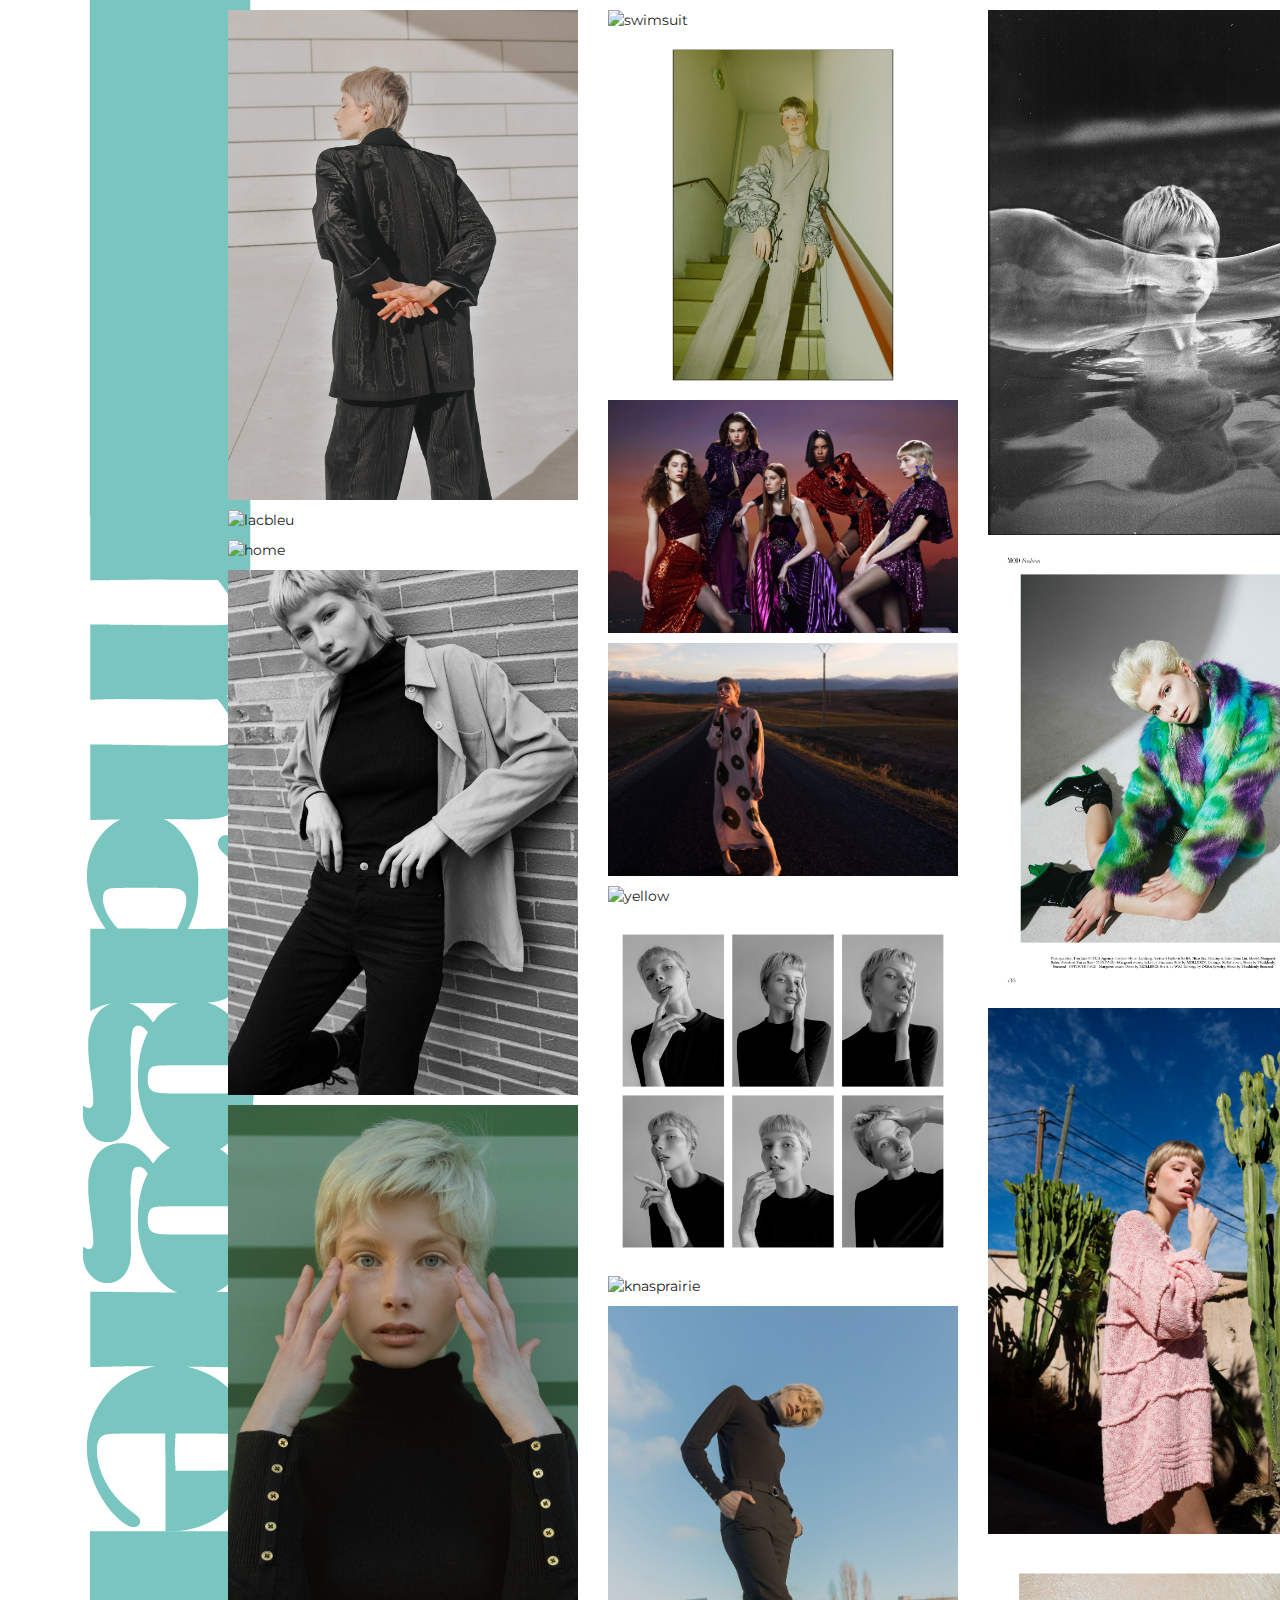
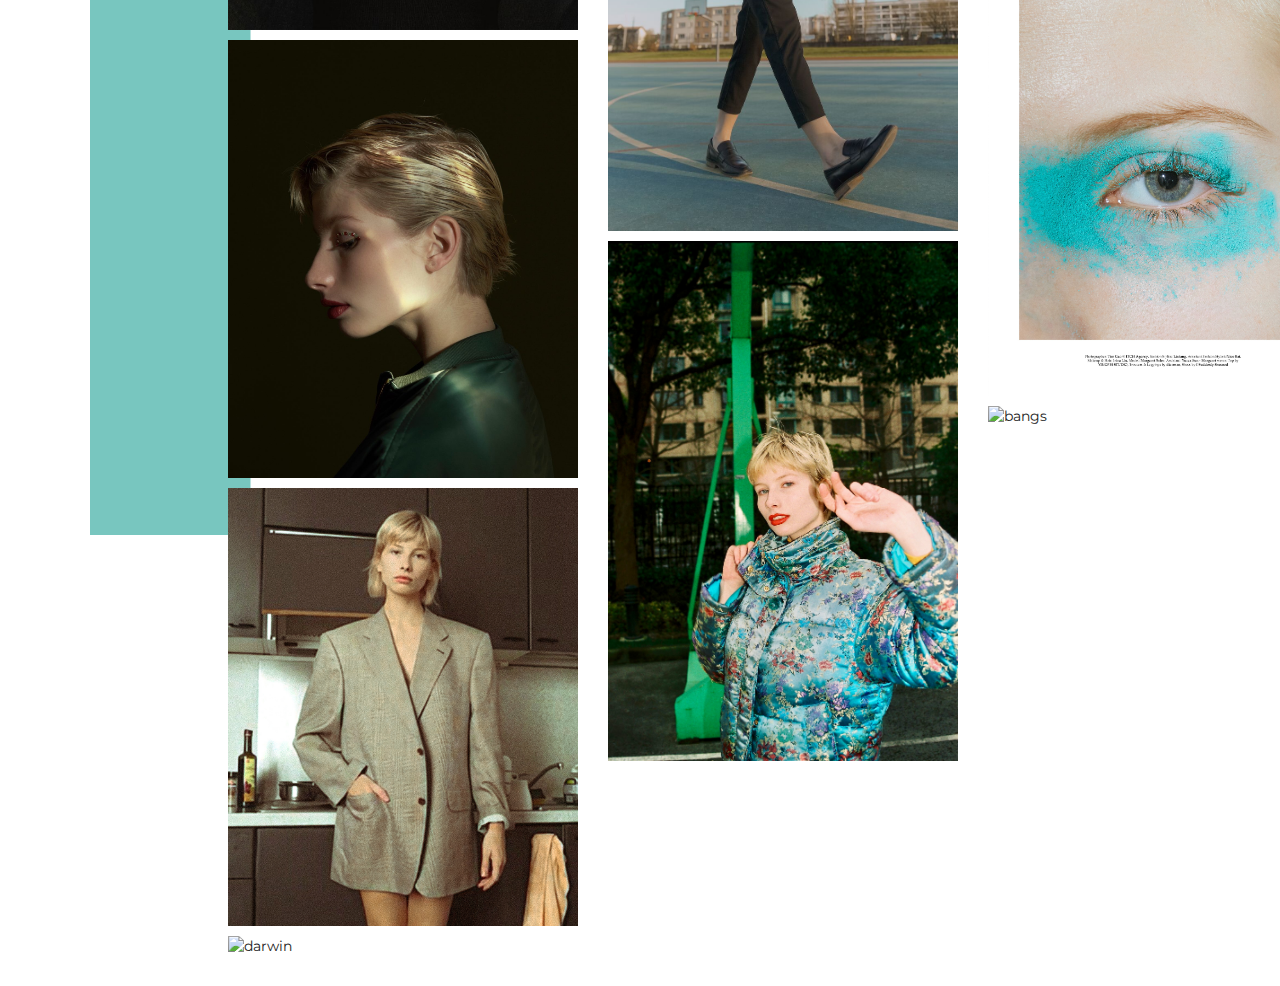
==== index.html @ 16e1bd03 "Update index.html" ====
<!DOCTYPE html>
<html lang="en">

<head>

  <meta charset="utf-8">
  <meta name="viewport" content="width=device-width, initial-scale=1, shrink-to-fit=no">
  <meta name="description" content="">
  <meta name="author" content="">

  <title>MAgGiE</title>

  <!-- Bootstrap core CSS -->
  <link href="vendor/bootstrap/css/bootstrap.min.css" rel="stylesheet">

  <!-- Custom styles for this template -->
  <link href="css/simple-sidebar.css" rel="stylesheet">

  <!-- Add-in-->
   <!-- Bootstrap (CSS) -->
   <link rel="stylesheet" type="text/css"  href="css/bootstrap.css">

   <!-- Stylesheet for CSS -->
   <link rel="stylesheet" type="text/css"  href="css/style.css">
   <link href="https://fonts.googleapis.com/css?family=Montserrat:400,700" rel="stylesheet">
   <link href="https://fonts.googleapis.com/css?family=Roboto:300,400,500,700,900" rel="stylesheet">

   <script type="text/javascript" src="js/bootstrap.js"></script> 

   <script>
       window.addEventListener('scroll', function(e) {
 
       const target = document.querySelectorAll('.scroll');
 
       var index = 0, length = target.length;
       for (index; index < length; index++) {
           var pos = window.pageYOffset * target[index].dataset.rate;
 
           if(target[index].dataset.direction === 'vertical') {
               target[index].style.transform = 'translate3d(0px,'+pos+'px, 0px)';
           } else {
               var posX = window.pageYOffset * target[index].dataset.ratex;
               var posY = window.pageYOffset * target[index].dataset.ratey;
               
               target[index].style.transform = 'translate3d('+posX+'px, '+posY+'px, 0px)';
           }
       }
       });
     </script>

</head>

<body>

  

  <div class="d-flex" id="wrapper">

    <main role="main" class="flex-shrink-0"></main>

    <!-- Sidebar -->
      <div class="col col-lg-2">
        <img src="img/1x/Fichier1.png">
          
       
    </div>
    <!-- /#sidebar-wrapper -->

    <!-- Page Content -->
    <div id="page-content-wrapper">

      <!-- Add-in-->

      <div class="container">
        <div class="row">
            
        
          <!-- Column one -->
          <div data-rate="-3" data-direction="vertical" class="scroll col-sm-6 col-md-4">
  
  
            <div class="lorem">
              <div class="portfolio-item">
                <div class="hover-bg" ><a href="img/portfolio/10Nos_imprudences (35 sur 173).jpg" title="imprudences" data-lightbox-gallery="gallery1">
                  <div class="hover-text">
                    <div class="overlay-caption">
                      <div class="overlay-content">
                        
                      </div>
                    </div>
                  </div>
                  <img src="img/portfolio/10Nos_imprudences (35 sur 173).jpg" class="img-responsive" alt="imprudences"> </a> </div>
              </div>
            </div>
  
            <div class="lorem">
              <div class="portfolio-item">
                <div class="hover-bg"> <a href="img/portfolio/Fang356.jpg" title="lacbleu" data-lightbox-gallery="gallery1">
                  <div class="hover-text">
                    <div class="overlay-caption">
                      <div class="overlay-content">
                        
                      </div>
                    </div>
                  </div>
                  <img src="img/portfolio/Fang356.jpg" class="img-responsive" alt="lacbleu"> </a> </div>
              </div>
            </div>
  
            <div class="dolor">
              <div class="portfolio-item">
                <div class="hover-bg"> <a href="img/portfolio/novembre525.jpg" title="home" data-lightbox-gallery="gallery1">
                  <div class="hover-text">
                    <div class="overlay-caption">
                      <div class="overlay-content">
                        
                      </div>
                    </div>
                  </div>
                  <img src="img/portfolio/novembre525.jpg" class="img-responsive" alt="home"> </a> </div>
              </div>
            </div>
  
            <div class="adipiscing">
              <div class="portfolio-item">
                <div class="hover-bg"> <a href="img/portfolio/DSC01506.jpg" title="tonyzhou" data-lightbox-gallery="gallery1">
                  <div class="hover-text">
                    <div class="overlay-caption">
                      <div class="overlay-content">
            
                      </div>
                    </div>
                  </div>
                  <img src="img/portfolio/DSC01506.jpg" class="img-responsive" alt="tonyzhou"> </a> </div>
              </div>
            </div>
  
            <div class="lorem">
              <div class="portfolio-item">
                <div class="hover-bg"> <a href="img/portfolio/_F4A2961 copie_preview - Copie.jpeg" title="brokenneck" data-lightbox-gallery="gallery1">
                  <div class="hover-text">
                    <div class="overlay-caption">
                      <div class="overlay-content">
                        
                      </div>
                    </div>
                  </div>
                  <img src="img/portfolio/_F4A2961 copie_preview - Copie.jpeg" class="img-responsive" alt="brokenneck"> </a> </div>
              </div>
            </div>
  
            <div class="dolor">
              <div class="portfolio-item">
                <div class="hover-bg"> <a href="img/portfolio/95676c5f4d003c54c59fb0c2c4069068.jpg" title="ines" data-lightbox-gallery="gallery1">
                  <div class="hover-text">
                    <div class="overlay-caption">
                      <div class="overlay-content">
                        
                      </div>
                    </div>
                  </div>
                  <img src="img/portfolio/95676c5f4d003c54c59fb0c2c4069068.jpg" class="img-responsive" alt="ines"> </a> </div>
              </div>
            </div>
  
            <div class="lorem">
              <div class="portfolio-item">
                <div class="hover-bg"> <a href="img/portfolio/IMG_7901.jpeg" title="bahersuit" data-lightbox-gallery="gallery1">
                  <div class="hover-text">
                    <div class="overlay-caption">
                      <div class="overlay-content">
                        
                      </div>
                    </div>
                  </div>
                  <img src="img/portfolio/IMG_7901.jpeg" class="img-responsive" alt="bahersuit"> </a> </div>
              </div>
            </div>

            <div class="lorem">
              <div class="portfolio-item">
                <div class="hover-bg"> <a href="img/portfolio/_Y1A3654.jpg" title="darwin" data-lightbox-gallery="gallery1">
                  <div class="hover-text">
                    <div class="overlay-caption">
                      <div class="overlay-content">
                        
                      </div>
                    </div>
                  </div>
                  <img src="img/portfolio/_Y1A3654.jpg" class="img-responsive" alt="darwin"> </a> </div>
              </div>
            </div>
  
          </div>
  
          <!-- Column two -->
          <div data-rate="-2" data-direction="vertical" class="scroll col-sm-6 col-md-4">
            
            <div data-rate="-2" data-direction="vertical" class="adipiscing">
              <div class="portfolio-item">
                <div class="hover-bg"> <a href="img/portfolio/14102018-_Y1A1054.jpg" title="swimsuit" data-lightbox-gallery="gallery1">
                  <div class="hover-text">
                    <div class="overlay-caption">
                      <div class="overlay-content">
                        
                      </div>
                    </div>
                  </div>
                  <img src="img/portfolio/14102018-_Y1A1054.jpg" class="img-responsive" alt="swimsuit"> </a> </div>
              </div>
            </div>
  
            <div data-rate="-1" data-direction="vertical" class="adipiscing">
              <div class="portfolio-item">
                <div class="hover-bg"> <a href="img/portfolio/Maggiefang5.jpg" title="fangstairs" data-lightbox-gallery="gallery1">
                  <div class="hover-text">
                    <div class="overlay-caption">
                      <div class="overlay-content">
                        
                      </div>
                    </div>
                  </div>
                  <img src="img/portfolio/Maggiefang5.jpg" class="img-responsive" alt="fangstairs"> </a> </div>
              </div>
            </div>
  
            <div data-rate="-3" data-direction="vertical" class="dolor">
              <div class="portfolio-item">
                <div class="hover-bg"> <a href="img/portfolio/RS-0316.jpg" title="raisavanessa" data-lightbox-gallery="gallery1">
                  <div class="hover-text">
                    <div class="overlay-caption">
                      <div class="overlay-content">
                        
                      </div>
                    </div>
                  </div>
                  <img src="img/portfolio/RS-0316.jpg" class="img-responsive" alt="raisavanessa"> </a> </div>
              </div>
            </div>
  
            <div data-rate="-3" data-direction="vertical" class="adipiscing">
              <div class="portfolio-item">
                <div class="hover-bg"> <a href="img/portfolio/F160vc-PoloGarat-testneutre-DSC_3290.jpg" title="vdevinsterroad" data-lightbox-gallery="gallery1">
                  <div class="hover-text">
                    <div class="overlay-caption">
                      <div class="overlay-content">
                        
                      </div>
                    </div>
                  </div>
                  <img src="img/portfolio/F160vc-PoloGarat-testneutre-DSC_3290.jpg" class="img-responsive" alt="vdevinsterroad"> </a> </div>
              </div>
            </div>
  
            <div data-rate="-1" data-direction="vertical" class="adipiscing">
              <div class="portfolio-item">
                <div class="hover-bg"> <a href="img/portfolio/yellow2.jpg" title="yellow" data-lightbox-gallery="gallery1">
                  <div class="hover-text">
                    <div class="overlay-caption">
                      <div class="overlay-content">
                        
                      </div>
                    </div>
                  </div>
                  <img src="img/portfolio/yellow2.jpg" class="img-responsive" alt="yellow"> </a> </div>
              </div>
            </div>
  
            <div data-rate="-1" data-direction="vertical" class="lorem">
              <div class="portfolio-item">
                <div class="hover-bg"> <a href="img/portfolio/Sans titre-1.jpg" title="knasbw" data-lightbox-gallery="gallery1">
                  <div class="hover-text">
                    <div class="overlay-caption">
                      <div class="overlay-content">
                        
                      </div>
                    </div>
                  </div>
                  <img src="img/portfolio/Sans titre-1.jpg" class="img-responsive" alt="knasbw"> </a> </div>
              </div>
            </div>

            <div data-rate="-1" data-direction="vertical" class="lorem">
              <div class="portfolio-item">
                <div class="hover-bg"> <a href="img/portfolio/10062017-_F4A9757.jpg" title="knasprairie" data-lightbox-gallery="gallery1">
                  <div class="hover-text">
                    <div class="overlay-caption">
                      <div class="overlay-content">
                        
                      </div>
                    </div>
                  </div>
                  <img src="img/portfolio/10062017-_F4A9757.jpg" class="img-responsive" alt="knasprairie"> </a> </div>
              </div>
            </div>

            <div data-rate="-1" data-direction="vertical" class="lorem">
              <div class="portfolio-item">
                <div class="hover-bg"> <a href="img/portfolio/_F4A2937 copie-3_preview.jpeg" title="basket" data-lightbox-gallery="gallery1">
                  <div class="hover-text">
                    <div class="overlay-caption">
                      <div class="overlay-content">
                        
                      </div>
                    </div>
                  </div>
                  <img src="img/portfolio/_F4A2937 copie-3_preview.jpeg" class="img-responsive" alt="basket"> </a> </div>
              </div>
            </div>

            <div data-rate="-1" data-direction="vertical" class="lorem">
              <div class="portfolio-item">
                <div class="hover-bg"> <a href="img/portfolio/fullsizeoutput_3b10.jpeg" title="del" data-lightbox-gallery="gallery1">
                  <div class="hover-text">
                    <div class="overlay-caption">
                      <div class="overlay-content">
                        
                      </div>
                    </div>
                  </div>
                  <img src="img/portfolio/fullsizeoutput_3b10.jpeg" class="img-responsive" alt="del"> </a> </div>
              </div>
            </div>
  
          </div>
  
          <!-- Column three -->
  
          <div data-rate="-1" data-direction="vertical" class="scroll col-sm-6 col-md-4">
            
            <div class="lorem">
              <div class="portfolio-item">
                <div class="hover-bg"> <a href="img/portfolio/Maggie 119 copie.jpg" title="bwkodak" data-lightbox-gallery="gallery1">
                  <div class="hover-text">
                    <div class="overlay-caption">
                      <div class="overlay-content">
                        
                      </div>
                    </div>
                  </div>
                  <img src="img/portfolio/Maggie 119 copie.jpg" class="img-responsive" alt="bwkodak"> </a> </div>
              </div>
            </div>
  
              <div class="lorem">
                <div class="portfolio-item">
                  <div class="hover-bg"> <a href="img/portfolio/85333335b4bbaede3ba9b48a914b00b5.jpg" title="modfur" data-lightbox-gallery="gallery1">
                    <div class="hover-text">
                      <div class="overlay-caption">
                        <div class="overlay-content">
                          
                        </div>
                      </div>
                    </div>
                    <img src="img/portfolio/85333335b4bbaede3ba9b48a914b00b5.jpg" class="img-responsive" alt="modfur"> </a> </div>
                </div>
              </div>
  
              <div data-rate="-2" data-direction="vertical" class="adipiscing">
                  <div class="portfolio-item">
                    <div class="hover-bg"> <a href="img/portfolio/FucKodak-pologarat-testneutre-DSC_2461.jpg" title="vdevinstercactus" data-lightbox-gallery="gallery1">
                      <div class="hover-text">
                        <div class="overlay-caption">
                          <div class="overlay-content">
                            
                          </div>
                        </div>
                      </div>
                      <img src="img/portfolio/FucKodak-pologarat-testneutre-DSC_2461.jpg" class="img-responsive" alt="vdevinstercactus"> </a> </div>
                  </div>
              </div>
  
              <div data-rate="-3" data-direction="vertical" class="dolor">
                  <div class="portfolio-item">
                    <div class="hover-bg"> <a href="img/portfolio/e1f855d924279a19cb8ebabc3b115339.jpg" title="timgao" data-lightbox-gallery="gallery1">
                      <div class="hover-text">
                        <div class="overlay-caption">
                          <div class="overlay-content">
                            
                          </div>
                        </div>
                      </div>
                      <img src="img/portfolio/e1f855d924279a19cb8ebabc3b115339.jpg" class="img-responsive" alt="timgao"> </a> </div>
                  </div>
                </div>
  
                <div data-rate="-1" data-direction="vertical" class="adipiscing">
                  <div class="portfolio-item">
                    <div class="hover-bg"> <a href="img/portfolio/CF4A1419.jpg" title="bangs" data-lightbox-gallery="gallery1">
                      <div class="hover-text">
                        <div class="overlay-caption">
                          <div class="overlay-content">
                            
                          </div>
                        </div>
                      </div>
                      <img src="img/portfolio/CF4A1419.jpg" class="img-responsive" alt="bangs"> </a> </div>
                  </div>
                </div>
            
          </div>
        </div>
      </div>

    </main>

      <footer class="footer mt-auto py-3">
        <div class="container">
          
        </div>
      </footer>



     
    <!-- /#page-content-wrapper -->

  </div>
  <!-- /#wrapper -->

  <!-- Bootstrap core JavaScript -->
  <script src="vendor/jquery/jquery.min.js"></script>
  <script src="vendor/bootstrap/js/bootstrap.bundle.min.js"></script>

  <!-- Menu Toggle Script -->
  <script>
    $("#menu-toggle").click(function(e) {
      e.preventDefault();
      $("#wrapper").toggleClass("toggled");
    });
  </script>

</body>

</html>
---- css/simple-sidebar.css ----
/*!
 * Start Bootstrap - Simple Sidebar (https://startbootstrap.com/template/simple-sidebar)
 * Copyright 2013-2020 Start Bootstrap
 * Licensed under MIT (https://github.com/StartBootstrap/startbootstrap-simple-sidebar/blob/master/LICENSE)
 */

 #wrapper {
    overflow-x: hidden;
    
 }

#sidebar-wrapper {
  min-height: 100vh;
  margin-left: -15rem;
  -webkit-transition: margin .25s ease-out;
  -moz-transition: margin .25s ease-out;
  -o-transition: margin .25s ease-out;
  transition: margin .25s ease-out;
  background-color: hotpink;
  
}

#sidebar-wrapper .sidebar-heading {
  padding: 0.875rem 1.25rem;
  font-size: 1.2rem;
  
}

#sidebar-wrapper .list-group {
  width: 15rem;
  background-color: hotpink;
}

#page-content-wrapper {
  min-width: 100vw;
  
}

#wrapper.toggled #sidebar-wrapper {
  margin-left: 0;
}

@media (min-width: 768px) {
  #sidebar-wrapper {
    margin-left: 0;
  }

  #page-content-wrapper {
    min-width: 0;
    width: 100%;
  }

  #wrapper.toggled #sidebar-wrapper {
    margin-left: -15rem;
  }
}
---- css/style.css ----
body, html {
	font-family: 'Montserrat', sans-serif;
	text-rendering: optimizeLegibility !important;
	-webkit-font-smoothing: antialiased !important;
	color: #555;
	font-weight: 400;
	width: 100% !important;
	height: 100% !important;
}
h1 {
	color: #333;
	font-size: 64px;
	font-weight: 800;
	margin-top: 0;
	text-transform: uppercase;
	margin-bottom: 10px;
}
h2 {
	margin: 0 0 20px 0;
	font-weight: 700;
	font-size: 42px;
	color: #333;
	text-transform: uppercase;
}
h3 {
	font-size: 18px;
	text-transform: uppercase;
	margin-bottom: 20px;
}
h4 {
	font-size: 14px;
	letter-spacing: 1px;
	margin-bottom: 20px;
	text-transform: uppercase;
}
h5 {
	text-transform: uppercase;
	font-weight: 700;
	line-height: 20px;
}
p {
	font-family: 'Roboto', sans-serif;
	font-size: 15px;
	font-weight: 400;
	color: #888;
}
p.intro {
	margin: 12px 0 0;
	line-height: 24px;
}
a {
	color: #222;
}
a:hover, a:focus {
	text-decoration: none;
	color: #000;
}
ul, ol {
	list-style: none;
}
ul, ol {
	padding: 0;
	webkit-padding: 0;
	moz-padding: 0;
}
hr {
	height: 6px;
	width: 70px;
	position: relative;
	background: #444;
	margin-bottom: 20px;
	margin-left: 0;
	border: 0;
}
.btn:active, .btn.active {
	background-image: none;
	outline: 0;
	-webkit-box-shadow: none;
	box-shadow: none;
}
a:focus, .btn:focus, .btn:active:focus, .btn.active:focus, .btn.focus, .btn:active.focus, .btn.active.focus {
	outline: none;
	outline-offset: none;
}
.section-title {
	margin-bottom: 50px;
}
.btn-custom {
	font-family: 'Montserrat', sans-serif;
	text-transform: uppercase;
	color: #444;
	background-color: transparent;
	border: 2px solid #444;
	padding: 14px 20px;
	margin: 0;
	font-size: 14px;
	border-radius: 0;
	margin-top: 20px;
	margin-right: 30px;
	transition: all 0.5s;
}
.btn-custom:hover, .btn-custom:focus, .btn-custom.focus, .btn-custom:active, .btn-custom.active {
	color: #eee;
	background-color: #444;
}

}
/* Portfolio Section */
#portfolio {
	padding: 40px 0 100px 0;
}
.categories {
	margin-bottom: 80px;
}
ul.cat li {
	display: inline-block;
}
ol.type li {
	display: inline-block;
	margin-right: 20px;
}
ol.type li a {
	font-family: 'Montserrat', sans-serif;
	color: #444;
	font-size: 14px;
	padding: 10px 20px;
	border: 2px solid #444;
	border-radius: 0;
	text-transform: uppercase;
}
ol.type li a.active {
	background: #444;
	color: #eee;
}
ol.type li a:hover {
	background: #E0004D;
	color: #eee;
}
.isotope-item {
	z-index: 2
}
.isotope-hidden.isotope-item {
	z-index: 1
}
.isotope, .isotope .isotope-item {
	/* change duration value to whatever you like */
	-webkit-transition-duration: 0.8s;
	-moz-transition-duration: 0.8s;
	transition-duration: 0.8s;
}
.isotope-item {
	margin-right: -1px;
	-webkit-backface-visibility: hidden;
	backface-visibility: hidden;
	padding: 0 10px;
}
.isotope {
	-webkit-backface-visibility: hidden;
	backface-visibility: hidden;
	-webkit-transition-property: height, width;
	-moz-transition-property: height, width;
	transition-property: height, width;
}
.isotope .isotope-item {
	-webkit-backface-visibility: hidden;
	backface-visibility: hidden;
	-webkit-transition-property: -webkit-transform, opacity;
	-moz-transition-property: -moz-transform, opacity;
	transition-property: transform, opacity;
}
.portfolio-item {
	margin: 10px 0;
	-webkit-transition: all 0.5s ease-out;
	-moz-transition: all 0.5s ease-out;
	-ms-transition: all 0.5s ease-out;
	-o-transition: all 0.5s ease-out;
	transition: all 0.5s ease-out;
}
.portfolio-item .hover-bg {
	overflow: hidden;
	position: relative;
}
.hover-bg .hover-text {
	position: absolute;
	text-align: center;
	margin: 0 auto;
	color: #E0004D;
	background: rgba(255, 255, 255, 0.75);
	height: 100%;
	width: 100%;
	opacity: 0;
	transition: all 0.5s;
}
.hover-bg .hover-text .overlay-caption {
	display: table;
	height: 100%;
	width: 100%;
}
.hover-bg .hover-text .overlay-caption .overlay-content {
	display: table-cell;
	vertical-align: middle;
}
.hover-bg:hover .hover-text {
	opacity: 1;
}

/* Footer Section*/
#footer {
	background: #262626;
	padding: 50px 0 20px 0;
}
#footer p {
	font-size: 15px;
	color: #666;
}
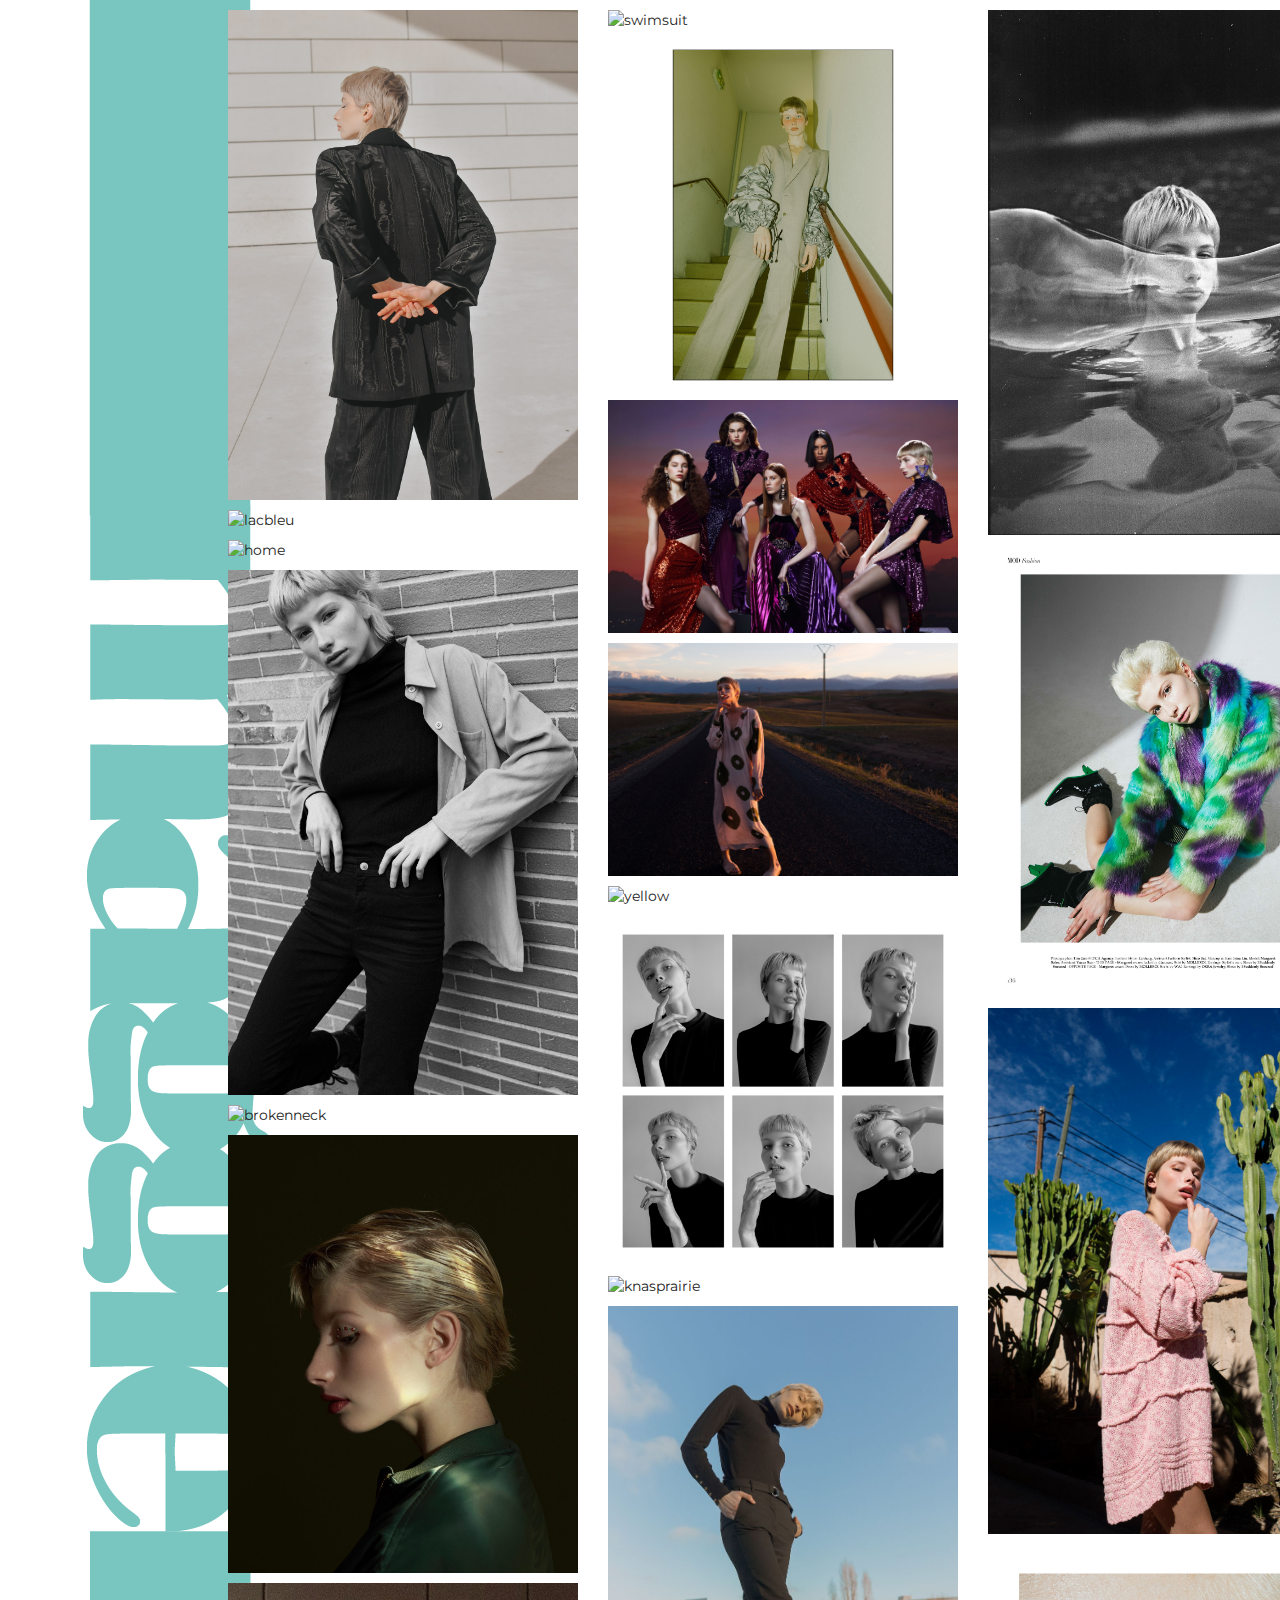
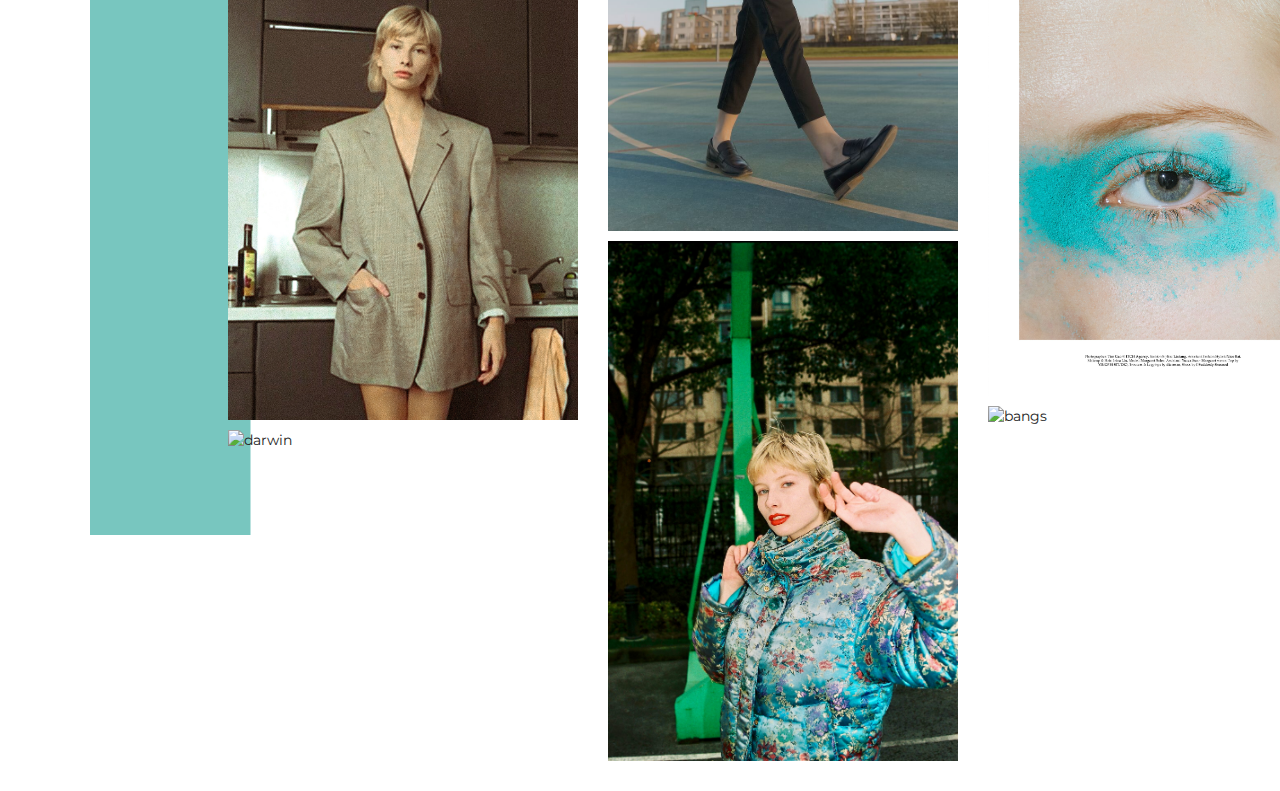
==== commit 99c5a169: "remove underscore" ====
--- a/index.html
+++ b/index.html
@@ -137,15 +137,15 @@
   
             <div class="lorem">
               <div class="portfolio-item">
-                <div class="hover-bg"> <a href="img/portfolio/_F4A2961 copie_preview - Copie.jpeg" title="brokenneck" data-lightbox-gallery="gallery1">
-                  <div class="hover-text">
-                    <div class="overlay-caption">
-                      <div class="overlay-content">
-                        
-                      </div>
-                    </div>
-                  </div>
-                  <img src="img/portfolio/_F4A2961 copie_preview - Copie.jpeg" class="img-responsive" alt="brokenneck"> </a> </div>
+                <div class="hover-bg"> <a href="img/portfolio/F4A2961 copie_preview - Copie.jpeg" title="neck" data-lightbox-gallery="gallery1">
+                  <div class="hover-text">
+                    <div class="overlay-caption">
+                      <div class="overlay-content">
+                        
+                      </div>
+                    </div>
+                  </div>
+                  <img src="img/portfolio/F4A2961 copie_preview - Copie.jpeg" class="img-responsive" alt="brokenneck"> </a> </div>
               </div>
             </div>
   
@@ -179,15 +179,15 @@
 
             <div class="lorem">
               <div class="portfolio-item">
-                <div class="hover-bg"> <a href="img/portfolio/_Y1A3654.jpg" title="darwin" data-lightbox-gallery="gallery1">
-                  <div class="hover-text">
-                    <div class="overlay-caption">
-                      <div class="overlay-content">
-                        
-                      </div>
-                    </div>
-                  </div>
-                  <img src="img/portfolio/_Y1A3654.jpg" class="img-responsive" alt="darwin"> </a> </div>
+                <div class="hover-bg"> <a href="img/portfolio/Y1A3654.jpg" title="darwin" data-lightbox-gallery="gallery1">
+                  <div class="hover-text">
+                    <div class="overlay-caption">
+                      <div class="overlay-content">
+                        
+                      </div>
+                    </div>
+                  </div>
+                  <img src="img/portfolio/Y1A3654.jpg" class="img-responsive" alt="darwin"> </a> </div>
               </div>
             </div>
   
@@ -296,15 +296,15 @@
 
             <div data-rate="-1" data-direction="vertical" class="lorem">
               <div class="portfolio-item">
-                <div class="hover-bg"> <a href="img/portfolio/_F4A2937 copie-3_preview.jpeg" title="basket" data-lightbox-gallery="gallery1">
-                  <div class="hover-text">
-                    <div class="overlay-caption">
-                      <div class="overlay-content">
-                        
-                      </div>
-                    </div>
-                  </div>
-                  <img src="img/portfolio/_F4A2937 copie-3_preview.jpeg" class="img-responsive" alt="basket"> </a> </div>
+                <div class="hover-bg"> <a href="img/portfolio/F4A2937 copie-3_preview.jpeg" title="basket" data-lightbox-gallery="gallery1">
+                  <div class="hover-text">
+                    <div class="overlay-caption">
+                      <div class="overlay-content">
+                        
+                      </div>
+                    </div>
+                  </div>
+                  <img src="img/portfolio/F4A2937 copie-3_preview.jpeg" class="img-responsive" alt="basket"> </a> </div>
               </div>
             </div>
 
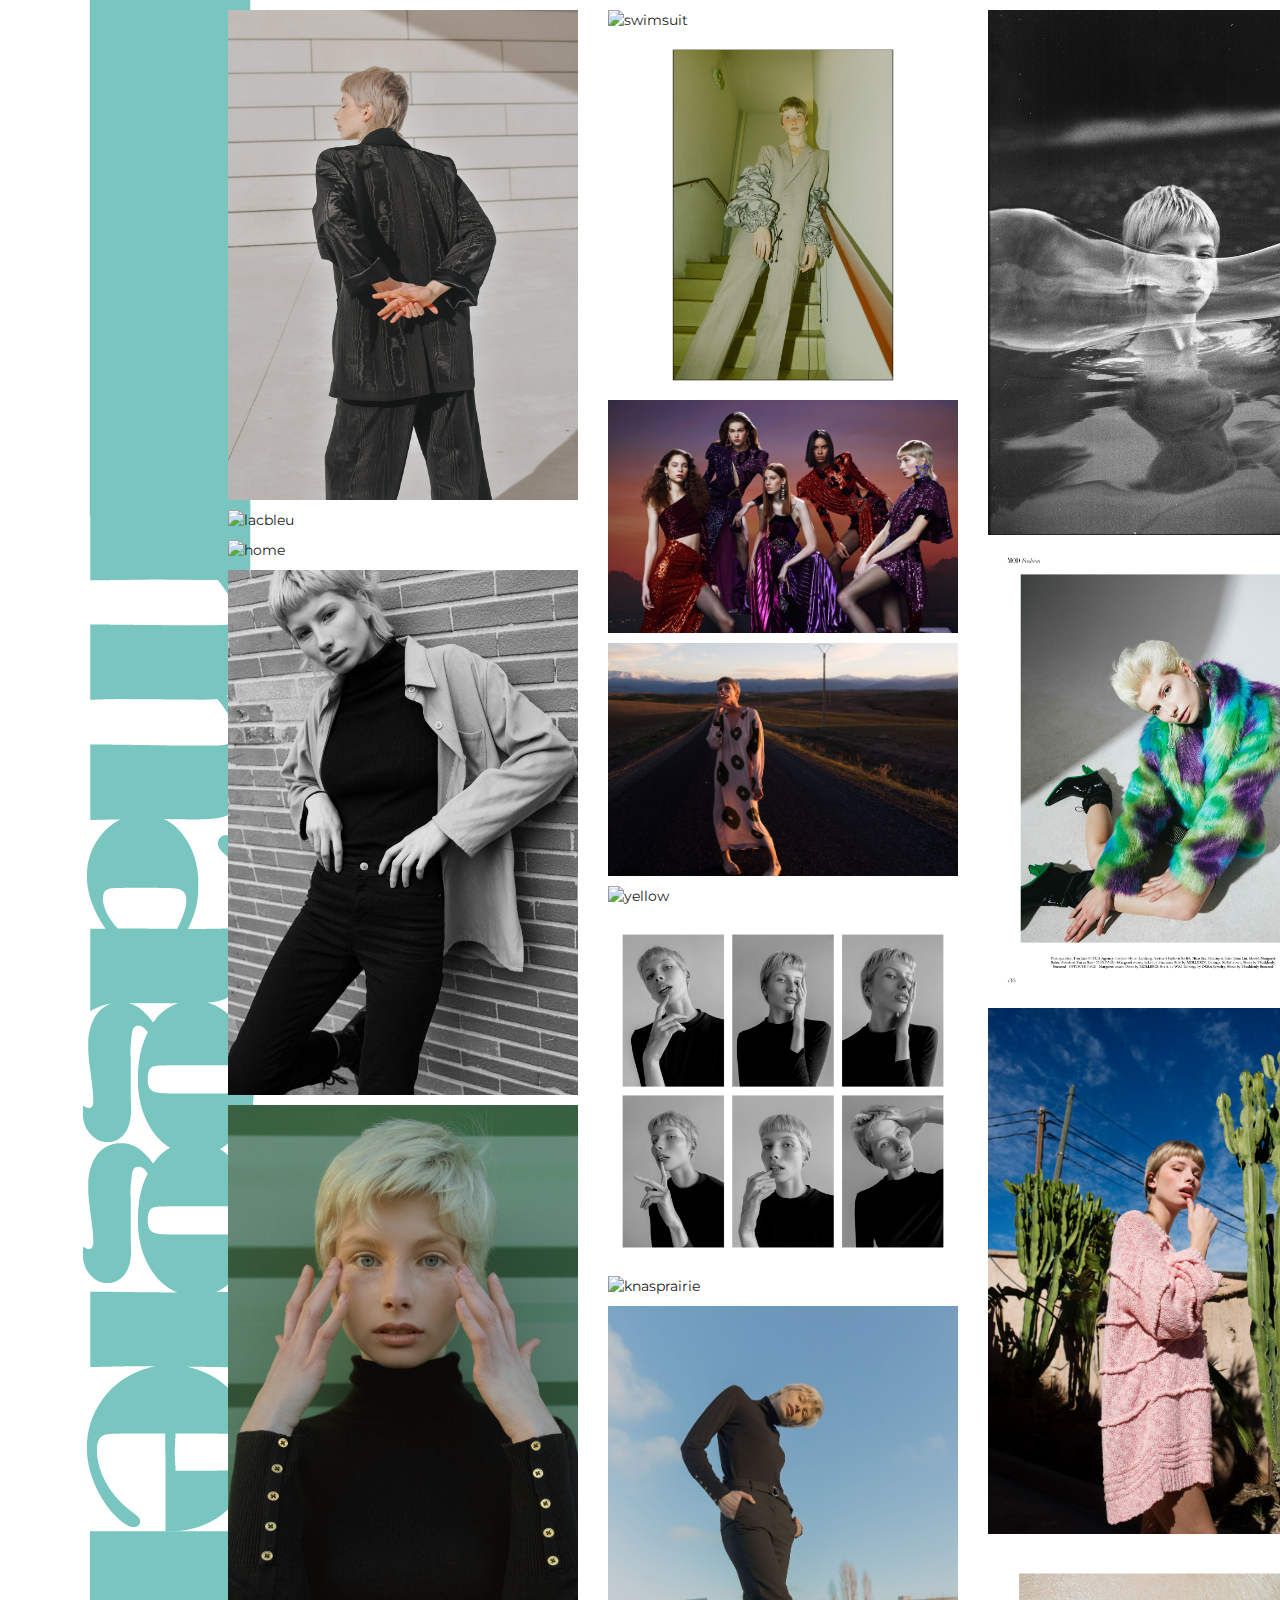
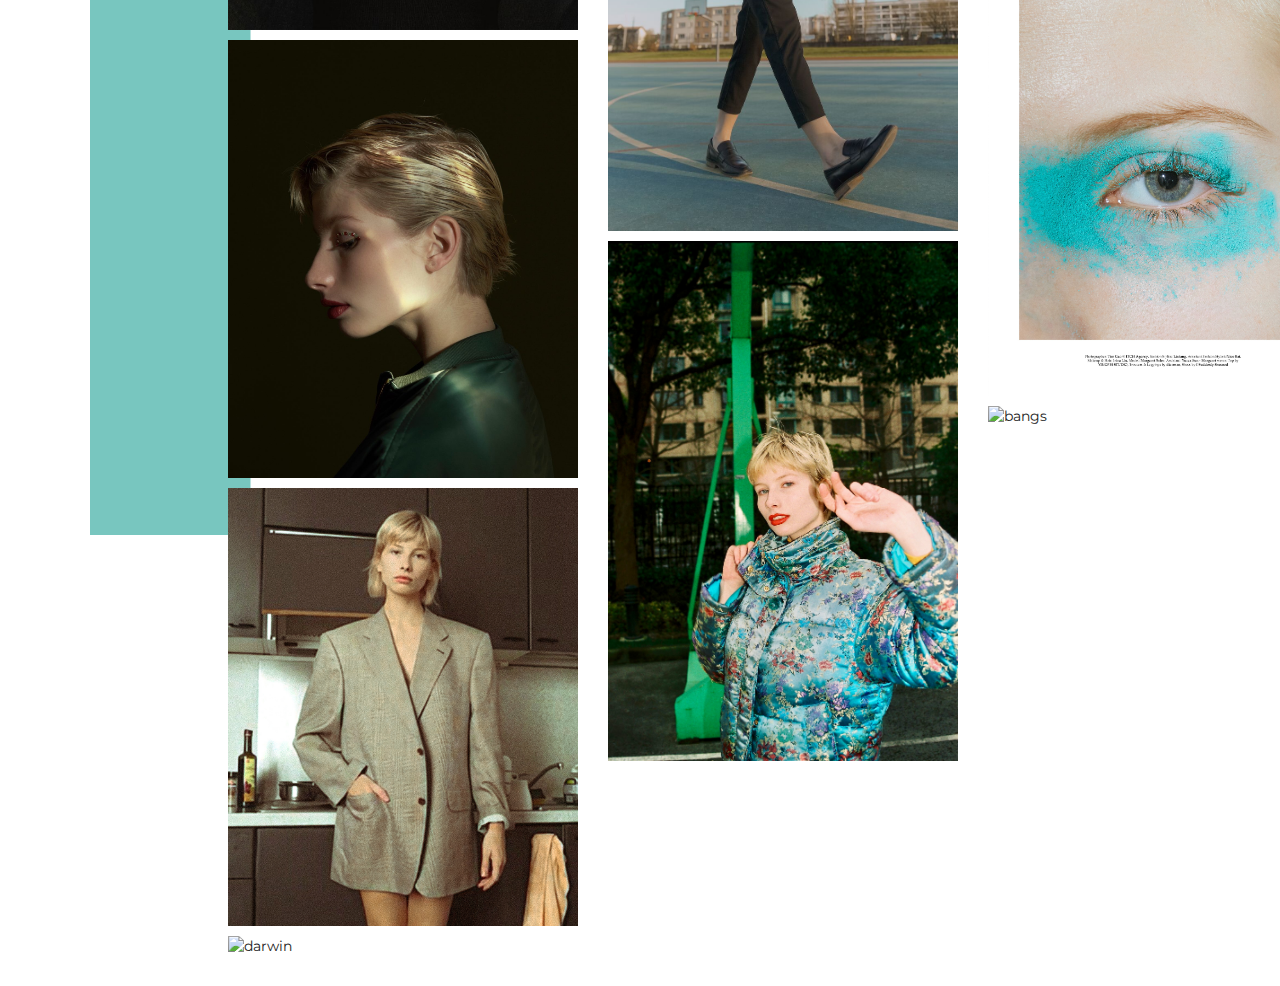
==== commit 6f063c08: "Update index.html" ====
--- a/index.html
+++ b/index.html
@@ -179,7 +179,7 @@
 
             <div class="lorem">
               <div class="portfolio-item">
-                <div class="hover-bg"> <a href="img/portfolio/Y1A3654.jpg" title="darwin" data-lightbox-gallery="gallery1">
+                <div class="hover-bg"> <a href="img/portfolio/Y1A3654.jpg" title="rayonfrais" data-lightbox-gallery="gallery1">
                   <div class="hover-text">
                     <div class="overlay-caption">
                       <div class="overlay-content">
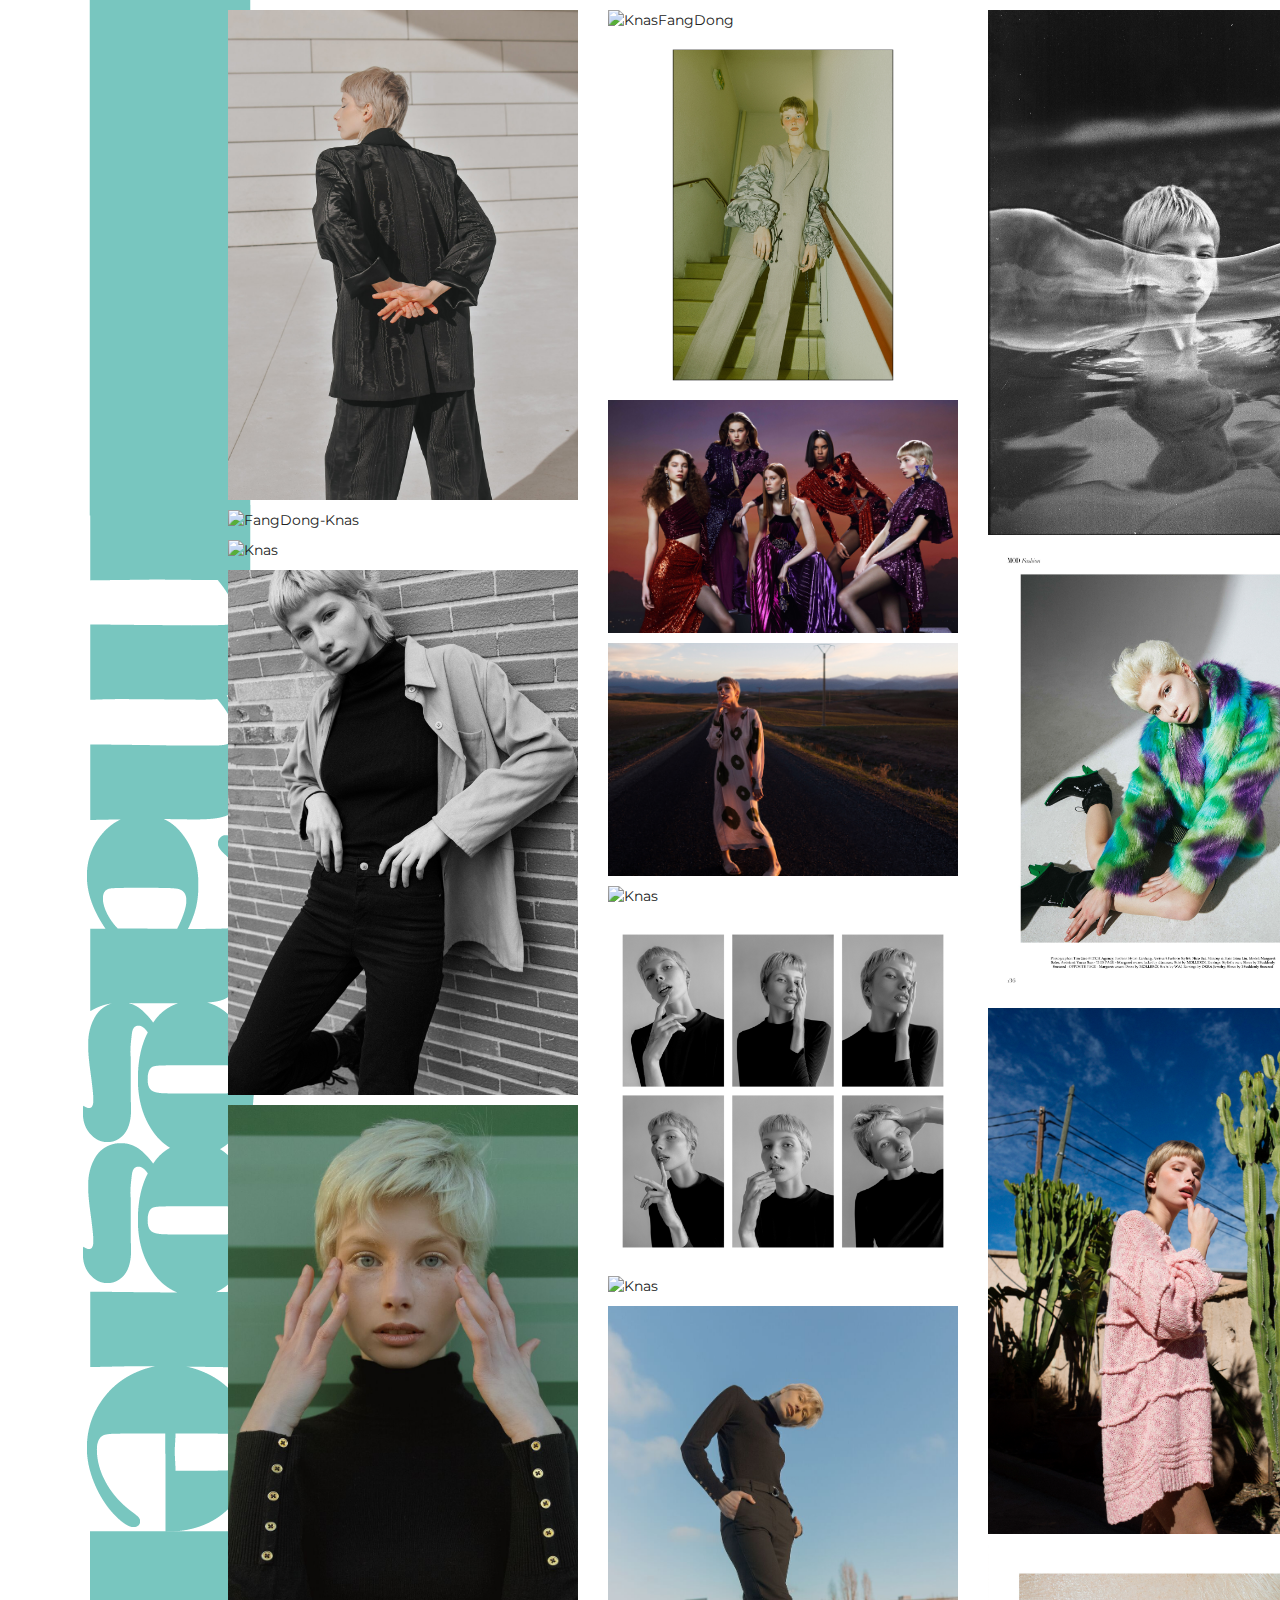
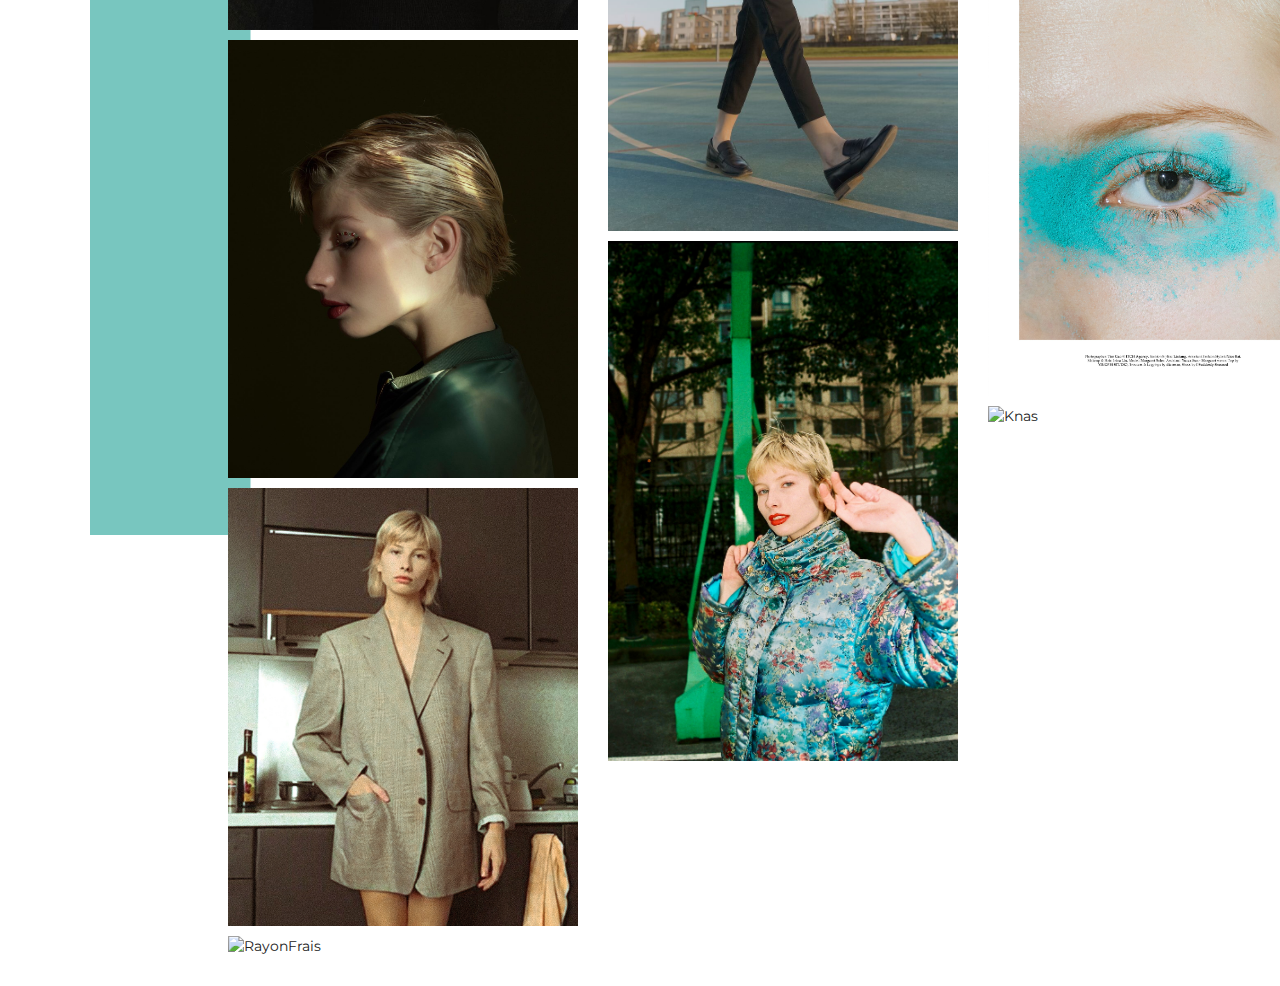
==== commit 463f15b7: "photographer names" ====
--- a/index.html
+++ b/index.html
@@ -81,49 +81,49 @@
   
             <div class="lorem">
               <div class="portfolio-item">
-                <div class="hover-bg" ><a href="img/portfolio/10Nos_imprudences (35 sur 173).jpg" title="imprudences" data-lightbox-gallery="gallery1">
-                  <div class="hover-text">
-                    <div class="overlay-caption">
-                      <div class="overlay-content">
-                        
-                      </div>
-                    </div>
-                  </div>
-                  <img src="img/portfolio/10Nos_imprudences (35 sur 173).jpg" class="img-responsive" alt="imprudences"> </a> </div>
-              </div>
-            </div>
-  
-            <div class="lorem">
-              <div class="portfolio-item">
-                <div class="hover-bg"> <a href="img/portfolio/Fang356.jpg" title="lacbleu" data-lightbox-gallery="gallery1">
-                  <div class="hover-text">
-                    <div class="overlay-caption">
-                      <div class="overlay-content">
-                        
-                      </div>
-                    </div>
-                  </div>
-                  <img src="img/portfolio/Fang356.jpg" class="img-responsive" alt="lacbleu"> </a> </div>
+                <div class="hover-bg" ><a href="img/portfolio/10Nos_imprudences (35 sur 173).jpg" title="nosimprudences-MadaniClockwise" data-lightbox-gallery="gallery1">
+                  <div class="hover-text">
+                    <div class="overlay-caption">
+                      <div class="overlay-content">
+                        
+                      </div>
+                    </div>
+                  </div>
+                  <img src="img/portfolio/10Nos_imprudences (35 sur 173).jpg" class="img-responsive" alt="nosimprudences-MadaniClockwise"> </a> </div>
+              </div>
+            </div>
+  
+            <div class="lorem">
+              <div class="portfolio-item">
+                <div class="hover-bg"> <a href="img/portfolio/Fang356.jpg" title="lacbleu" data-lightbox-gallery="FangDong-Knas">
+                  <div class="hover-text">
+                    <div class="overlay-caption">
+                      <div class="overlay-content">
+                        
+                      </div>
+                    </div>
+                  </div>
+                  <img src="img/portfolio/Fang356.jpg" class="img-responsive" alt="FangDong-Knas"> </a> </div>
               </div>
             </div>
   
             <div class="dolor">
               <div class="portfolio-item">
-                <div class="hover-bg"> <a href="img/portfolio/novembre525.jpg" title="home" data-lightbox-gallery="gallery1">
-                  <div class="hover-text">
-                    <div class="overlay-caption">
-                      <div class="overlay-content">
-                        
-                      </div>
-                    </div>
-                  </div>
-                  <img src="img/portfolio/novembre525.jpg" class="img-responsive" alt="home"> </a> </div>
+                <div class="hover-bg"> <a href="img/portfolio/novembre525.jpg" title="Knas" data-lightbox-gallery="gallery1">
+                  <div class="hover-text">
+                    <div class="overlay-caption">
+                      <div class="overlay-content">
+                        
+                      </div>
+                    </div>
+                  </div>
+                  <img src="img/portfolio/novembre525.jpg" class="img-responsive" alt="Knas"> </a> </div>
               </div>
             </div>
   
             <div class="adipiscing">
               <div class="portfolio-item">
-                <div class="hover-bg"> <a href="img/portfolio/DSC01506.jpg" title="tonyzhou" data-lightbox-gallery="gallery1">
+                <div class="hover-bg"> <a href="img/portfolio/DSC01506.jpg" title="TonyZhou" data-lightbox-gallery="gallery1">
                   <div class="hover-text">
                     <div class="overlay-caption">
                       <div class="overlay-content">
@@ -131,63 +131,63 @@
                       </div>
                     </div>
                   </div>
-                  <img src="img/portfolio/DSC01506.jpg" class="img-responsive" alt="tonyzhou"> </a> </div>
-              </div>
-            </div>
-  
-            <div class="lorem">
-              <div class="portfolio-item">
-                <div class="hover-bg"> <a href="img/portfolio/F4A2961 copie_preview - Copie.jpeg" title="neck" data-lightbox-gallery="gallery1">
-                  <div class="hover-text">
-                    <div class="overlay-caption">
-                      <div class="overlay-content">
-                        
-                      </div>
-                    </div>
-                  </div>
-                  <img src="img/portfolio/F4A2961 copie_preview - Copie.jpeg" class="img-responsive" alt="brokenneck"> </a> </div>
+                  <img src="img/portfolio/DSC01506.jpg" class="img-responsive" alt="TonyZhou"> </a> </div>
+              </div>
+            </div>
+  
+            <div class="lorem">
+              <div class="portfolio-item">
+                <div class="hover-bg"> <a href="img/portfolio/F4A2961 copie_preview - Copie.jpeg" title="Knas" data-lightbox-gallery="gallery1">
+                  <div class="hover-text">
+                    <div class="overlay-caption">
+                      <div class="overlay-content">
+                        
+                      </div>
+                    </div>
+                  </div>
+                  <img src="img/portfolio/F4A2961 copie_preview - Copie.jpeg" class="img-responsive" alt="Knas"> </a> </div>
               </div>
             </div>
   
             <div class="dolor">
               <div class="portfolio-item">
-                <div class="hover-bg"> <a href="img/portfolio/95676c5f4d003c54c59fb0c2c4069068.jpg" title="ines" data-lightbox-gallery="gallery1">
-                  <div class="hover-text">
-                    <div class="overlay-caption">
-                      <div class="overlay-content">
-                        
-                      </div>
-                    </div>
-                  </div>
-                  <img src="img/portfolio/95676c5f4d003c54c59fb0c2c4069068.jpg" class="img-responsive" alt="ines"> </a> </div>
-              </div>
-            </div>
-  
-            <div class="lorem">
-              <div class="portfolio-item">
-                <div class="hover-bg"> <a href="img/portfolio/IMG_7901.jpeg" title="bahersuit" data-lightbox-gallery="gallery1">
-                  <div class="hover-text">
-                    <div class="overlay-caption">
-                      <div class="overlay-content">
-                        
-                      </div>
-                    </div>
-                  </div>
-                  <img src="img/portfolio/IMG_7901.jpeg" class="img-responsive" alt="bahersuit"> </a> </div>
-              </div>
-            </div>
-
-            <div class="lorem">
-              <div class="portfolio-item">
-                <div class="hover-bg"> <a href="img/portfolio/Y1A3654.jpg" title="rayonfrais" data-lightbox-gallery="gallery1">
-                  <div class="hover-text">
-                    <div class="overlay-caption">
-                      <div class="overlay-content">
-                        
-                      </div>
-                    </div>
-                  </div>
-                  <img src="img/portfolio/Y1A3654.jpg" class="img-responsive" alt="darwin"> </a> </div>
+                <div class="hover-bg"> <a href="img/portfolio/95676c5f4d003c54c59fb0c2c4069068.jpg" title="WuJiamin" data-lightbox-gallery="gallery1">
+                  <div class="hover-text">
+                    <div class="overlay-caption">
+                      <div class="overlay-content">
+                        
+                      </div>
+                    </div>
+                  </div>
+                  <img src="img/portfolio/95676c5f4d003c54c59fb0c2c4069068.jpg" class="img-responsive" alt="WuJiamin"> </a> </div>
+              </div>
+            </div>
+  
+            <div class="lorem">
+              <div class="portfolio-item">
+                <div class="hover-bg"> <a href="img/portfolio/IMG_7901.jpeg" title="BaherKhairy" data-lightbox-gallery="gallery1">
+                  <div class="hover-text">
+                    <div class="overlay-caption">
+                      <div class="overlay-content">
+                        
+                      </div>
+                    </div>
+                  </div>
+                  <img src="img/portfolio/IMG_7901.jpeg" class="img-responsive" alt="BaherKhairy"> </a> </div>
+              </div>
+            </div>
+
+            <div class="lorem">
+              <div class="portfolio-item">
+                <div class="hover-bg"> <a href="img/portfolio/Y1A3654.jpg" title="RayonFrais" data-lightbox-gallery="gallery1">
+                  <div class="hover-text">
+                    <div class="overlay-caption">
+                      <div class="overlay-content">
+                        
+                      </div>
+                    </div>
+                  </div>
+                  <img src="img/portfolio/Y1A3654.jpg" class="img-responsive" alt="RayonFrais"> </a> </div>
               </div>
             </div>
   
@@ -198,127 +198,127 @@
             
             <div data-rate="-2" data-direction="vertical" class="adipiscing">
               <div class="portfolio-item">
-                <div class="hover-bg"> <a href="img/portfolio/14102018-_Y1A1054.jpg" title="swimsuit" data-lightbox-gallery="gallery1">
-                  <div class="hover-text">
-                    <div class="overlay-caption">
-                      <div class="overlay-content">
-                        
-                      </div>
-                    </div>
-                  </div>
-                  <img src="img/portfolio/14102018-_Y1A1054.jpg" class="img-responsive" alt="swimsuit"> </a> </div>
+                <div class="hover-bg"> <a href="img/portfolio/14102018-_Y1A1054.jpg" title="KnasFangDong" data-lightbox-gallery="gallery1">
+                  <div class="hover-text">
+                    <div class="overlay-caption">
+                      <div class="overlay-content">
+                        
+                      </div>
+                    </div>
+                  </div>
+                  <img src="img/portfolio/14102018-_Y1A1054.jpg" class="img-responsive" alt="KnasFangDong"> </a> </div>
               </div>
             </div>
   
             <div data-rate="-1" data-direction="vertical" class="adipiscing">
               <div class="portfolio-item">
-                <div class="hover-bg"> <a href="img/portfolio/Maggiefang5.jpg" title="fangstairs" data-lightbox-gallery="gallery1">
-                  <div class="hover-text">
-                    <div class="overlay-caption">
-                      <div class="overlay-content">
-                        
-                      </div>
-                    </div>
-                  </div>
-                  <img src="img/portfolio/Maggiefang5.jpg" class="img-responsive" alt="fangstairs"> </a> </div>
+                <div class="hover-bg"> <a href="img/portfolio/Maggiefang5.jpg" title="KnasFang" data-lightbox-gallery="gallery1">
+                  <div class="hover-text">
+                    <div class="overlay-caption">
+                      <div class="overlay-content">
+                        
+                      </div>
+                    </div>
+                  </div>
+                  <img src="img/portfolio/Maggiefang5.jpg" class="img-responsive" alt="KnasFang"> </a> </div>
               </div>
             </div>
   
             <div data-rate="-3" data-direction="vertical" class="dolor">
               <div class="portfolio-item">
-                <div class="hover-bg"> <a href="img/portfolio/RS-0316.jpg" title="raisavanessa" data-lightbox-gallery="gallery1">
-                  <div class="hover-text">
-                    <div class="overlay-caption">
-                      <div class="overlay-content">
-                        
-                      </div>
-                    </div>
-                  </div>
-                  <img src="img/portfolio/RS-0316.jpg" class="img-responsive" alt="raisavanessa"> </a> </div>
+                <div class="hover-bg"> <a href="img/portfolio/RS-0316.jpg" title="RaisaVanessa-EmreUnal" data-lightbox-gallery="gallery1">
+                  <div class="hover-text">
+                    <div class="overlay-caption">
+                      <div class="overlay-content">
+                        
+                      </div>
+                    </div>
+                  </div>
+                  <img src="img/portfolio/RS-0316.jpg" class="img-responsive" alt="RaisaVanessa-EmreUnal"> </a> </div>
               </div>
             </div>
   
             <div data-rate="-3" data-direction="vertical" class="adipiscing">
               <div class="portfolio-item">
-                <div class="hover-bg"> <a href="img/portfolio/F160vc-PoloGarat-testneutre-DSC_3290.jpg" title="vdevinsterroad" data-lightbox-gallery="gallery1">
-                  <div class="hover-text">
-                    <div class="overlay-caption">
-                      <div class="overlay-content">
-                        
-                      </div>
-                    </div>
-                  </div>
-                  <img src="img/portfolio/F160vc-PoloGarat-testneutre-DSC_3290.jpg" class="img-responsive" alt="vdevinsterroad"> </a> </div>
+                <div class="hover-bg"> <a href="img/portfolio/F160vc-PoloGarat-testneutre-DSC_3290.jpg" title="VdeVinster-PoloGarat" data-lightbox-gallery="gallery1">
+                  <div class="hover-text">
+                    <div class="overlay-caption">
+                      <div class="overlay-content">
+                        
+                      </div>
+                    </div>
+                  </div>
+                  <img src="img/portfolio/F160vc-PoloGarat-testneutre-DSC_3290.jpg" class="img-responsive" alt="VdeVinster-PoloGarat"> </a> </div>
               </div>
             </div>
   
             <div data-rate="-1" data-direction="vertical" class="adipiscing">
               <div class="portfolio-item">
-                <div class="hover-bg"> <a href="img/portfolio/yellow2.jpg" title="yellow" data-lightbox-gallery="gallery1">
-                  <div class="hover-text">
-                    <div class="overlay-caption">
-                      <div class="overlay-content">
-                        
-                      </div>
-                    </div>
-                  </div>
-                  <img src="img/portfolio/yellow2.jpg" class="img-responsive" alt="yellow"> </a> </div>
+                <div class="hover-bg"> <a href="img/portfolio/yellow2.jpg" title="yellow" data-lightbox-gallery="Knas">
+                  <div class="hover-text">
+                    <div class="overlay-caption">
+                      <div class="overlay-content">
+                        
+                      </div>
+                    </div>
+                  </div>
+                  <img src="img/portfolio/yellow2.jpg" class="img-responsive" alt="Knas"> </a> </div>
               </div>
             </div>
   
             <div data-rate="-1" data-direction="vertical" class="lorem">
               <div class="portfolio-item">
-                <div class="hover-bg"> <a href="img/portfolio/Sans titre-1.jpg" title="knasbw" data-lightbox-gallery="gallery1">
-                  <div class="hover-text">
-                    <div class="overlay-caption">
-                      <div class="overlay-content">
-                        
-                      </div>
-                    </div>
-                  </div>
-                  <img src="img/portfolio/Sans titre-1.jpg" class="img-responsive" alt="knasbw"> </a> </div>
+                <div class="hover-bg"> <a href="img/portfolio/Sans titre-1.jpg" title="Knas" data-lightbox-gallery="gallery1">
+                  <div class="hover-text">
+                    <div class="overlay-caption">
+                      <div class="overlay-content">
+                        
+                      </div>
+                    </div>
+                  </div>
+                  <img src="img/portfolio/Sans titre-1.jpg" class="img-responsive" alt="Knas"> </a> </div>
               </div>
             </div>
 
             <div data-rate="-1" data-direction="vertical" class="lorem">
               <div class="portfolio-item">
-                <div class="hover-bg"> <a href="img/portfolio/10062017-_F4A9757.jpg" title="knasprairie" data-lightbox-gallery="gallery1">
-                  <div class="hover-text">
-                    <div class="overlay-caption">
-                      <div class="overlay-content">
-                        
-                      </div>
-                    </div>
-                  </div>
-                  <img src="img/portfolio/10062017-_F4A9757.jpg" class="img-responsive" alt="knasprairie"> </a> </div>
+                <div class="hover-bg"> <a href="img/portfolio/10062017-_F4A9757.jpg" title="Knas" data-lightbox-gallery="gallery1">
+                  <div class="hover-text">
+                    <div class="overlay-caption">
+                      <div class="overlay-content">
+                        
+                      </div>
+                    </div>
+                  </div>
+                  <img src="img/portfolio/10062017-_F4A9757.jpg" class="img-responsive" alt="Knas"> </a> </div>
               </div>
             </div>
 
             <div data-rate="-1" data-direction="vertical" class="lorem">
               <div class="portfolio-item">
-                <div class="hover-bg"> <a href="img/portfolio/F4A2937 copie-3_preview.jpeg" title="basket" data-lightbox-gallery="gallery1">
-                  <div class="hover-text">
-                    <div class="overlay-caption">
-                      <div class="overlay-content">
-                        
-                      </div>
-                    </div>
-                  </div>
-                  <img src="img/portfolio/F4A2937 copie-3_preview.jpeg" class="img-responsive" alt="basket"> </a> </div>
+                <div class="hover-bg"> <a href="img/portfolio/F4A2937 copie-3_preview.jpeg" title="Knas" data-lightbox-gallery="gallery1">
+                  <div class="hover-text">
+                    <div class="overlay-caption">
+                      <div class="overlay-content">
+                        
+                      </div>
+                    </div>
+                  </div>
+                  <img src="img/portfolio/F4A2937 copie-3_preview.jpeg" class="img-responsive" alt="Knas"> </a> </div>
               </div>
             </div>
 
             <div data-rate="-1" data-direction="vertical" class="lorem">
               <div class="portfolio-item">
-                <div class="hover-bg"> <a href="img/portfolio/fullsizeoutput_3b10.jpeg" title="del" data-lightbox-gallery="gallery1">
-                  <div class="hover-text">
-                    <div class="overlay-caption">
-                      <div class="overlay-content">
-                        
-                      </div>
-                    </div>
-                  </div>
-                  <img src="img/portfolio/fullsizeoutput_3b10.jpeg" class="img-responsive" alt="del"> </a> </div>
+                <div class="hover-bg"> <a href="img/portfolio/fullsizeoutput_3b10.jpeg" title="DelaneyStone" data-lightbox-gallery="gallery1">
+                  <div class="hover-text">
+                    <div class="overlay-caption">
+                      <div class="overlay-content">
+                        
+                      </div>
+                    </div>
+                  </div>
+                  <img src="img/portfolio/fullsizeoutput_3b10.jpeg" class="img-responsive" alt="DelaneyStone"> </a> </div>
               </div>
             </div>
   
@@ -330,21 +330,21 @@
             
             <div class="lorem">
               <div class="portfolio-item">
-                <div class="hover-bg"> <a href="img/portfolio/Maggie 119 copie.jpg" title="bwkodak" data-lightbox-gallery="gallery1">
-                  <div class="hover-text">
-                    <div class="overlay-caption">
-                      <div class="overlay-content">
-                        
-                      </div>
-                    </div>
-                  </div>
-                  <img src="img/portfolio/Maggie 119 copie.jpg" class="img-responsive" alt="bwkodak"> </a> </div>
+                <div class="hover-bg"> <a href="img/portfolio/Maggie 119 copie.jpg" title="Knas" data-lightbox-gallery="gallery1">
+                  <div class="hover-text">
+                    <div class="overlay-caption">
+                      <div class="overlay-content">
+                        
+                      </div>
+                    </div>
+                  </div>
+                  <img src="img/portfolio/Maggie 119 copie.jpg" class="img-responsive" alt="Knas"> </a> </div>
               </div>
             </div>
   
               <div class="lorem">
                 <div class="portfolio-item">
-                  <div class="hover-bg"> <a href="img/portfolio/85333335b4bbaede3ba9b48a914b00b5.jpg" title="modfur" data-lightbox-gallery="gallery1">
+                  <div class="hover-bg"> <a href="img/portfolio/85333335b4bbaede3ba9b48a914b00b5.jpg" title="TimGao" data-lightbox-gallery="gallery1">
                     <div class="hover-text">
                       <div class="overlay-caption">
                         <div class="overlay-content">
@@ -352,13 +352,13 @@
                         </div>
                       </div>
                     </div>
-                    <img src="img/portfolio/85333335b4bbaede3ba9b48a914b00b5.jpg" class="img-responsive" alt="modfur"> </a> </div>
+                    <img src="img/portfolio/85333335b4bbaede3ba9b48a914b00b5.jpg" class="img-responsive" alt="TimGao"> </a> </div>
                 </div>
               </div>
   
               <div data-rate="-2" data-direction="vertical" class="adipiscing">
                   <div class="portfolio-item">
-                    <div class="hover-bg"> <a href="img/portfolio/FucKodak-pologarat-testneutre-DSC_2461.jpg" title="vdevinstercactus" data-lightbox-gallery="gallery1">
+                    <div class="hover-bg"> <a href="img/portfolio/FucKodak-pologarat-testneutre-DSC_2461.jpg" title="VdeVinster-PoloGarat" data-lightbox-gallery="gallery1">
                       <div class="hover-text">
                         <div class="overlay-caption">
                           <div class="overlay-content">
@@ -366,13 +366,13 @@
                           </div>
                         </div>
                       </div>
-                      <img src="img/portfolio/FucKodak-pologarat-testneutre-DSC_2461.jpg" class="img-responsive" alt="vdevinstercactus"> </a> </div>
+                      <img src="img/portfolio/FucKodak-pologarat-testneutre-DSC_2461.jpg" class="img-responsive" alt="VdeVinster-PoloGara"> </a> </div>
                   </div>
               </div>
   
               <div data-rate="-3" data-direction="vertical" class="dolor">
                   <div class="portfolio-item">
-                    <div class="hover-bg"> <a href="img/portfolio/e1f855d924279a19cb8ebabc3b115339.jpg" title="timgao" data-lightbox-gallery="gallery1">
+                    <div class="hover-bg"> <a href="img/portfolio/e1f855d924279a19cb8ebabc3b115339.jpg" title="TimGao" data-lightbox-gallery="gallery1">
                       <div class="hover-text">
                         <div class="overlay-caption">
                           <div class="overlay-content">
@@ -380,13 +380,13 @@
                           </div>
                         </div>
                       </div>
-                      <img src="img/portfolio/e1f855d924279a19cb8ebabc3b115339.jpg" class="img-responsive" alt="timgao"> </a> </div>
+                      <img src="img/portfolio/e1f855d924279a19cb8ebabc3b115339.jpg" class="img-responsive" alt="TimGao"> </a> </div>
                   </div>
                 </div>
   
                 <div data-rate="-1" data-direction="vertical" class="adipiscing">
                   <div class="portfolio-item">
-                    <div class="hover-bg"> <a href="img/portfolio/CF4A1419.jpg" title="bangs" data-lightbox-gallery="gallery1">
+                    <div class="hover-bg"> <a href="img/portfolio/CF4A1419.jpg" title="Knas" data-lightbox-gallery="gallery1">
                       <div class="hover-text">
                         <div class="overlay-caption">
                           <div class="overlay-content">
@@ -394,7 +394,7 @@
                           </div>
                         </div>
                       </div>
-                      <img src="img/portfolio/CF4A1419.jpg" class="img-responsive" alt="bangs"> </a> </div>
+                      <img src="img/portfolio/CF4A1419.jpg" class="img-responsive" alt="Knas"> </a> </div>
                   </div>
                 </div>
             
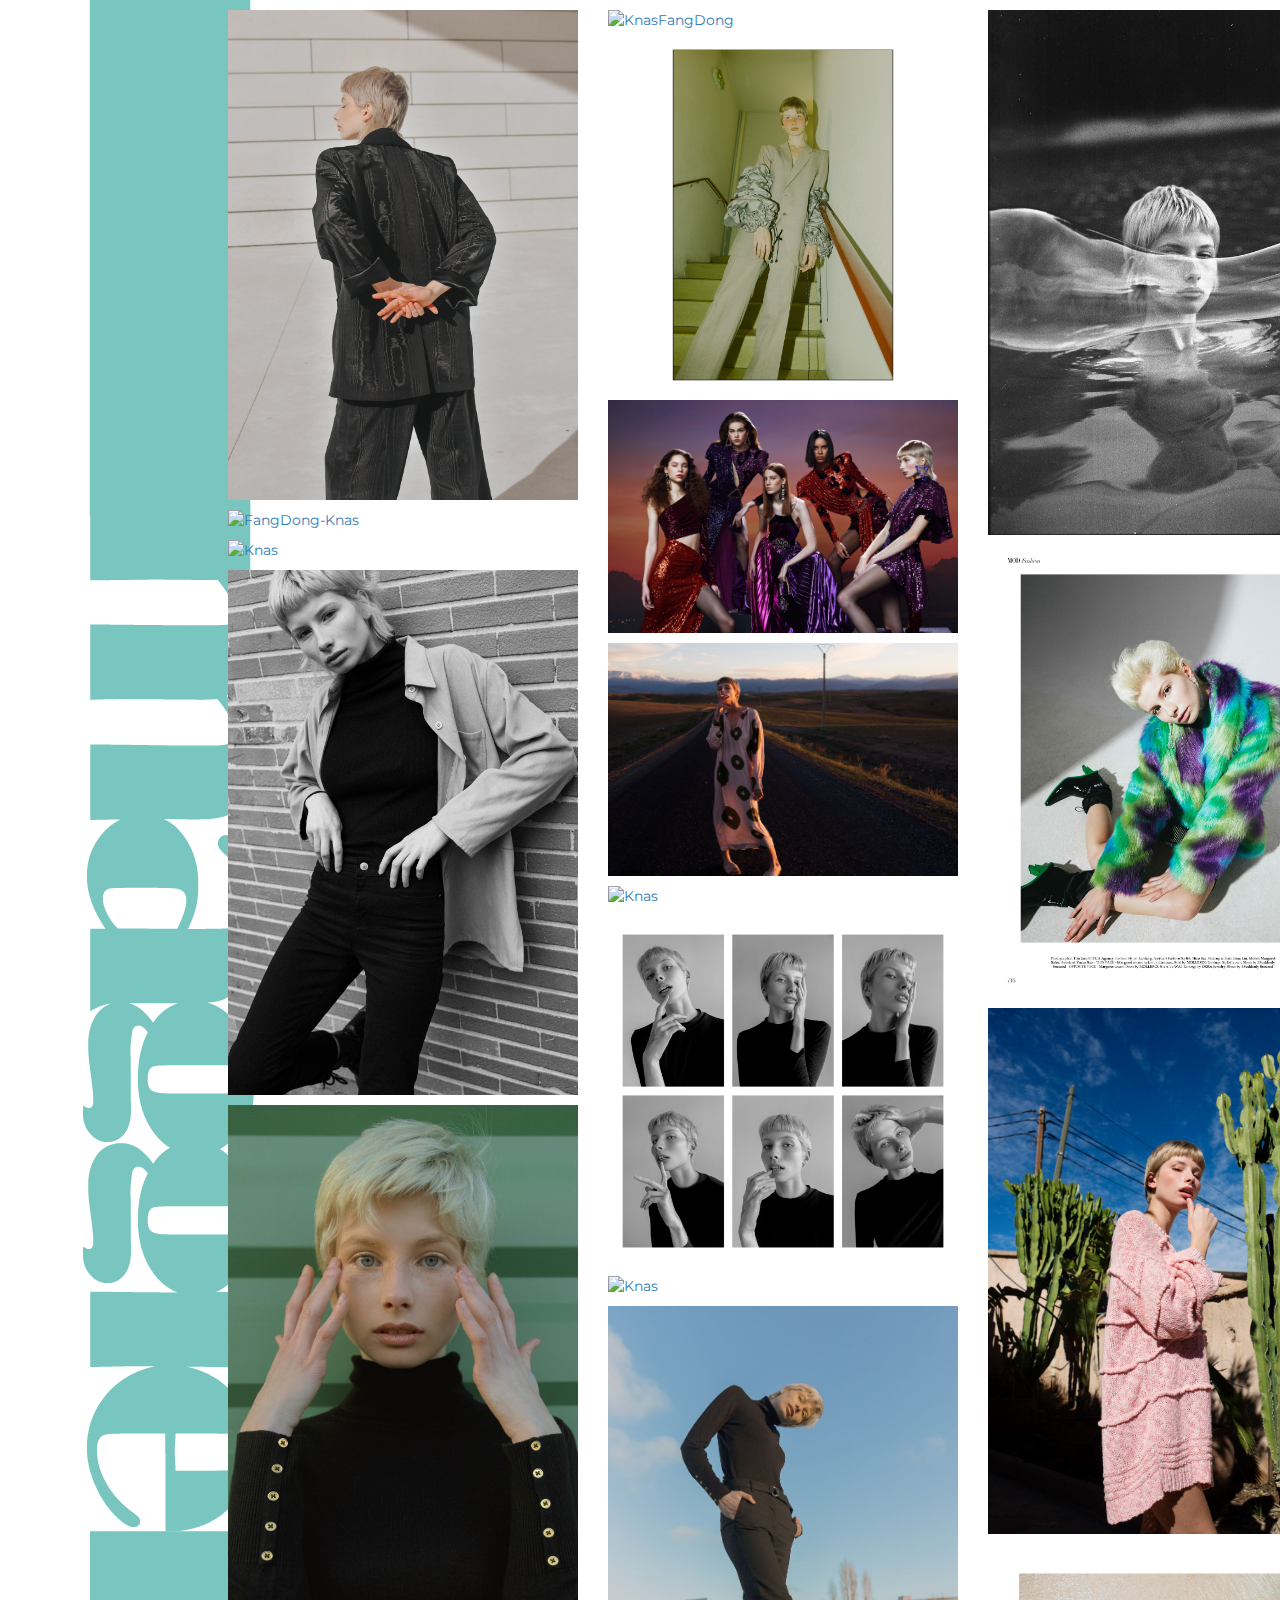
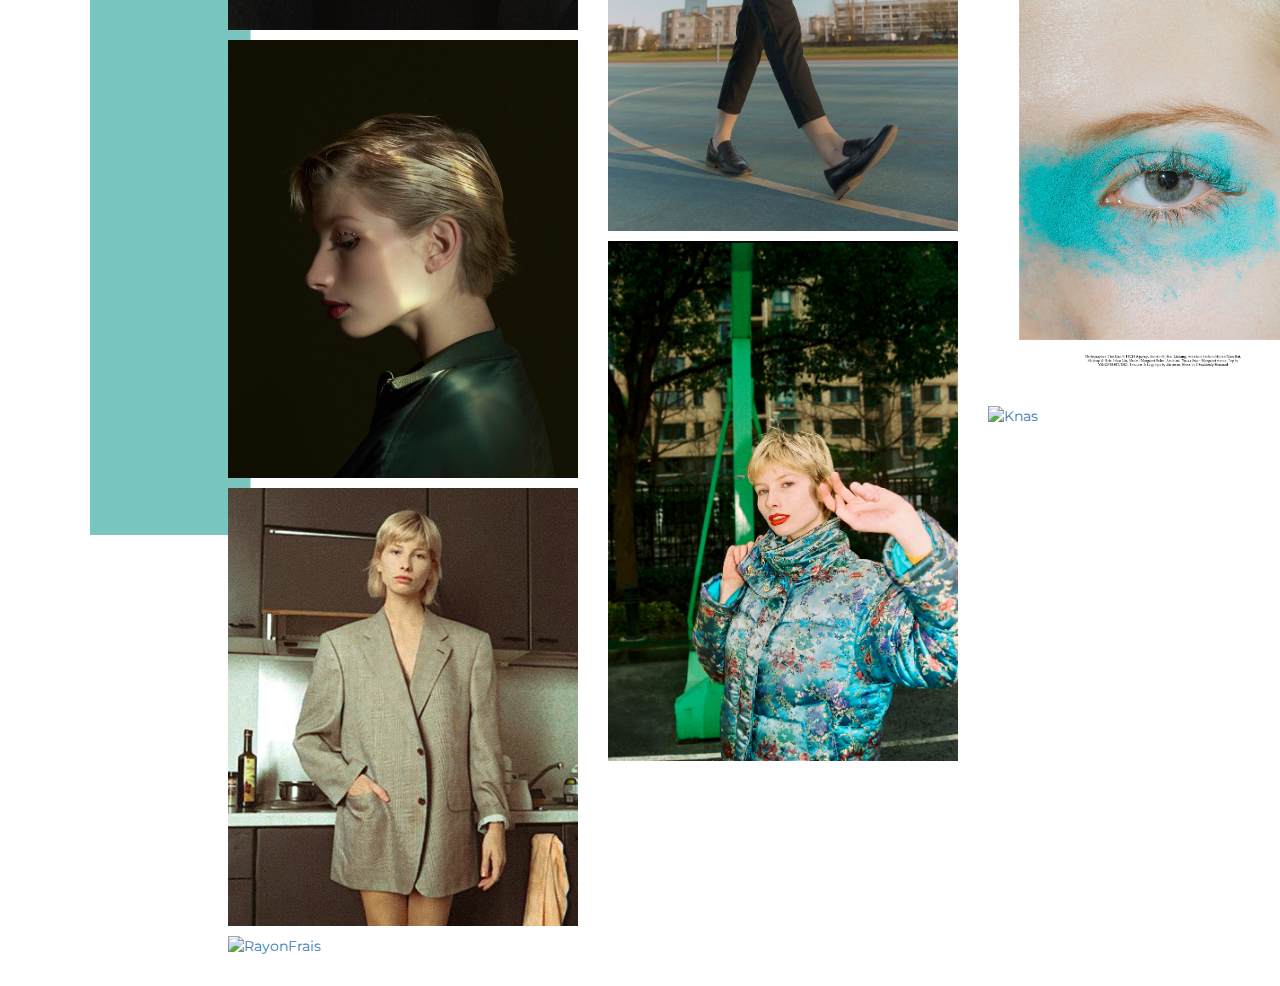
==== commit e7ca8522: "responsive attempt" ====
--- a/index.html
+++ b/index.html
@@ -60,9 +60,7 @@
 
     <!-- Sidebar -->
       <div class="col col-lg-2">
-        <img src="img/1x/Fichier1.png">
-          
-       
+        <img class="sidemaggie" src="img/1x/Fichier1.png">
     </div>
     <!-- /#sidebar-wrapper -->
 
@@ -76,26 +74,26 @@
             
         
           <!-- Column one -->
-          <div data-rate="-3" data-direction="vertical" class="scroll col-sm-6 col-md-4">
-  
-  
-            <div class="lorem">
-              <div class="portfolio-item">
-                <div class="hover-bg" ><a href="img/portfolio/10Nos_imprudences (35 sur 173).jpg" title="nosimprudences-MadaniClockwise" data-lightbox-gallery="gallery1">
-                  <div class="hover-text">
-                    <div class="overlay-caption">
-                      <div class="overlay-content">
-                        
-                      </div>
-                    </div>
-                  </div>
-                  <img src="img/portfolio/10Nos_imprudences (35 sur 173).jpg" class="img-responsive" alt="nosimprudences-MadaniClockwise"> </a> </div>
-              </div>
-            </div>
-  
-            <div class="lorem">
-              <div class="portfolio-item">
-                <div class="hover-bg"> <a href="img/portfolio/Fang356.jpg" title="lacbleu" data-lightbox-gallery="FangDong-Knas">
+          <div data-rate="-3" data-direction="vertical" class="scroll col-xs-12 col-sm-6 col-md-4">
+  
+  
+            <div class="lorem">
+              <div class="portfolio-item">
+                <div class="hover-bg" ><a href="img/portfolio/10Nos_imprudences (35 sur 173).jpg" title="NosImprudences-MadaniClockwise" data-lightbox-gallery="gallery1">
+                  <div class="hover-text">
+                    <div class="overlay-caption">
+                      <div class="overlay-content">
+                        
+                      </div>
+                    </div>
+                  </div>
+                  <img src="img/portfolio/10Nos_imprudences (35 sur 173).jpg" class="img-responsive" alt="NosImprudences-MadaniClockwise"> </a> </div>
+              </div>
+            </div>
+  
+            <div class="lorem">
+              <div class="portfolio-item">
+                <div class="hover-bg"> <a href="img/portfolio/Fang356.jpg" title="FangDong-Knas" data-lightbox-gallery="FangDong-Knas">
                   <div class="hover-text">
                     <div class="overlay-caption">
                       <div class="overlay-content">
@@ -194,7 +192,7 @@
           </div>
   
           <!-- Column two -->
-          <div data-rate="-2" data-direction="vertical" class="scroll col-sm-6 col-md-4">
+          <div data-rate="-2" data-direction="vertical" class="scroll col-xs-12 col-sm-6 col-md-4">
             
             <div data-rate="-2" data-direction="vertical" class="adipiscing">
               <div class="portfolio-item">
@@ -326,7 +324,7 @@
   
           <!-- Column three -->
   
-          <div data-rate="-1" data-direction="vertical" class="scroll col-sm-6 col-md-4">
+          <div data-rate="-1" data-direction="vertical" class="scroll col-xs-12 col-sm-6 col-md-4">
             
             <div class="lorem">
               <div class="portfolio-item">
--- a/css/style.css
+++ b/css/style.css
@@ -7,6 +7,25 @@
 	width: 100% !important;
 	height: 100% !important;
 }
+
+@media (max-width: 767.98px) {
+	.sidemagggie {
+		transform: rotate(90deg);
+		position: top;
+
+	} 
+	@media (max-width: 2000px) {
+		.sidemaggie {
+			display: none;
+					} 
+	}
+	  @media (max-width: 1199.98px) {
+		main{ display: grid;
+			
+		} 
+	
+		}
+
 h1 {
 	color: #333;
 	font-size: 64px;
